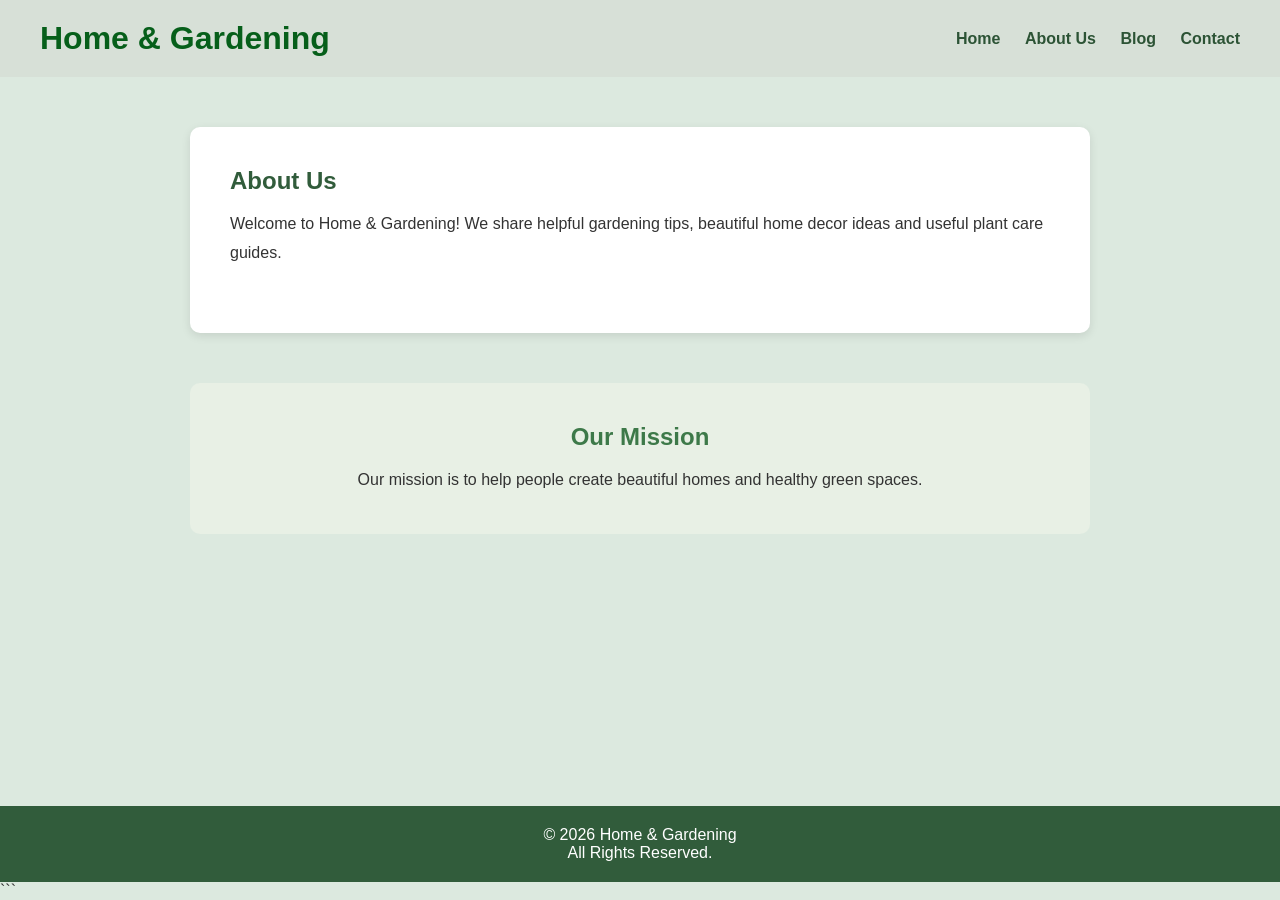
==== about.html @ fbee31ca "Home and Gardening Website" ====
<!DOCTYPE html>
<html lang="en">

<head>
    <meta charset="UTF-8">
    <meta name="viewport" content="width=device-width, initial-scale=1.0">

    <title>About Us - Home & Gardening</title>

    <link rel="stylesheet" href="css/style.css">
</head>

<body>

<header>

    <h1>Home & Gardening</h1>

    <nav>
        <a href="index.html">Home</a>
        <a href="about.html">About Us</a>
        <a href="blog.html">Blog</a>
        <a href="contact.html">Contact</a>
    </nav>

</header>

<main>

    <section class="about">

        <h2>About Us</h2>

        <p>
            Welcome to Home & Gardening!
            We share helpful gardening tips,
            beautiful home decor ideas and
            useful plant care guides.
        </p>

    </section>

    <section class="mission">

        <h2>Our Mission</h2>

        <p>
            Our mission is to help people
            create beautiful homes and
            healthy green spaces.
        </p>

    </section>

</main>

<footer>

    <p>&copy; 2026 Home & Gardening</p>

    <p>All Rights Reserved.</p>

</footer>

</body>
</html>
```
---- css/style.css ----
* {
    margin: 0;
    padding: 0;
    box-sizing: border-box;
}

body {
    font-family: Arial, sans-serif;
    background-color: #dce9df;
    color: #333;
}

header {
    background-color: rgb(215, 224, 215);
    padding: 20px 40px;
    display: flex;
    justify-content: space-between;
    align-items: center;
}

header h1 {
    color: #065f1a;
}

nav a {
    text-decoration: none;
    color: #2c5335;
    margin-left: 20px;
    font-weight: bold;
}

nav a:hover {
    color: #78a66a;
}

.hero {
    background-color: #dee2dc;
    padding: 80px 40px;
    text-align: center;
}

.hero h2 {
    color: #143b1d;
    font-size: 36px;
    margin-bottom: 15px;
}

.hero p {
    font-size: 18px;
    margin-bottom: 25px;
    color: #1d8136;
}

.hero a {
    display: inline-block;
    background-color: #315c3b;
    color: white;
    text-decoration: none;
    padding: 12px 25px;
    border-radius: 5px;
}

.hero a:hover {
    background-color: #78a66a;
}

.categories {
    padding: 50px 40px;
    text-align: center;
}

.categories h2 {
    color: #315c3b;
    font-size: 30px;
    margin-bottom: 30px;
}

.category {
    display: inline-block;
    background-color: white;
    width: 28%;
    padding: 30px 20px;
    margin: 10px;
    border-radius: 10px;
    box-shadow: 0 3px 10px rgba(0, 0, 0, 0.1);
}

.category h3 {
    color: #315c3b;
    margin-bottom: 12px;
}

.category p {
    line-height: 1.6;
}
/* Featured Articles */
.featured {
    padding: 50px 40px;
    text-align: center;
}

.featured h2 {
    color: #315c3b;
    font-size: 30px;
    margin-bottom: 30px;
}

.article {
    display: inline-block;
    background-color: white;
    width: 28%;
    padding: 25px;
    margin: 10px;
    border-radius: 10px;
    box-shadow: 0 3px 10px rgba(0, 0, 0, 0.1);
}

.article h3 {
    color: #315c3b;
    margin-bottom: 15px;
}

.article p {
    line-height: 1.6;
    margin-bottom: 15px;
}

.article a {
    color: #315c3b;
    font-weight: bold;
    text-decoration: none;
}
@media (max-width: 768px) {

    header {
        flex-direction: column;
        gap: 15px;
        padding: 20px;
    }

    nav {
        text-align: center;
    }

    nav a {
        display: inline-block;
        margin: 8px;
    }

    .hero {
        padding: 50px 20px;
    }

    .hero h2 {
        font-size: 28px;
    }

    .category {
        width: 90%;
        margin: 10px auto;
        display: block;
    }

    .article {
        width: 90%;
        margin: 10px auto;
        display: block;
    }
}

.article-content {
    max-width: 900px;
    margin: 50px auto;
    padding: 40px;
    background-color: white;
    border-radius: 10px;
    box-shadow: 0 3px 10px rgba(0, 0, 0, 0.1);
}

.article-content h2 {
    color: #315c3b;
    font-size: 32px;
    margin-bottom: 20px;
}

.article-content h3 {
    color: #315c3b;
    margin-top: 25px;
    margin-bottom: 10px;
}

.article-content p {
    line-height: 1.8;
    margin-bottom: 15px;
}

.blog {
    text-align: center;
    padding: 50px 20px;
}

.blog h2 {
    color: #315c3b;
    font-size: 32px;
    margin-bottom: 15px;
}

.blog p {
    font-size: 17px;
    line-height: 1.6;
}

.articles {
    padding: 30px 40px;
    text-align: center;
}

.about {
    max-width: 900px;
    margin: 50px auto;
    padding: 40px;
    background-color: white;
    border-radius: 10px;
    box-shadow: 0 3px 10px rgba(0, 0, 0, 0.1);
}

.about h2,
.about h3 {
    color: #315c3b;
    margin-bottom: 15px;
}

.about p {
    line-height: 1.8;
    margin-bottom: 25px;
}

.contact {
    max-width: 600px;
    margin: 50px auto;
    padding: 35px;
    background-color: white;
    border-radius: 10px;
    box-shadow: 0 3px 10px rgba(0, 0, 0, 0.1);
}

.contact h2 {
    color: #315c3b;
    text-align: center;
    margin-bottom: 15px;
}

.contact p {
    text-align: center;
    margin-bottom: 25px;
}

.contact form {
    display: flex;
    flex-direction: column;
    gap: 12px;
}

.contact input,
.contact textarea {
    padding: 12px;
    border: 1px solid #ccc;
    border-radius: 5px;
    font-size: 15px;
}

.contact textarea {
    min-height: 120px;
}

.contact button {
    background-color: #315c3b;
    color: white;
    padding: 12px;
    border: none;
    border-radius: 5px;
    cursor: pointer;
}

.contact button:hover {
    background-color: #78a66a;
}

footer {
    background-color: #315c3b;
    color: white;
    text-align: center;
    padding: 20px;
    margin-top: 40px;
}

.mission {
    max-width: 900px;
    margin: 30px auto 50px;
    padding: 40px;
    background-color: #e8f0e5;
    border-radius: 10px;
    text-align: center;
}

.mission h2 {
    color: #3d7949;
    margin-bottom: 15px;
}

.mission p {
    line-height: 1.8;
}
html, body {
    min-height: 100%;
}

body {
    min-height: 100vh;
    display: flex;
    flex-direction: column;
}

footer {
    margin-top: auto;
}
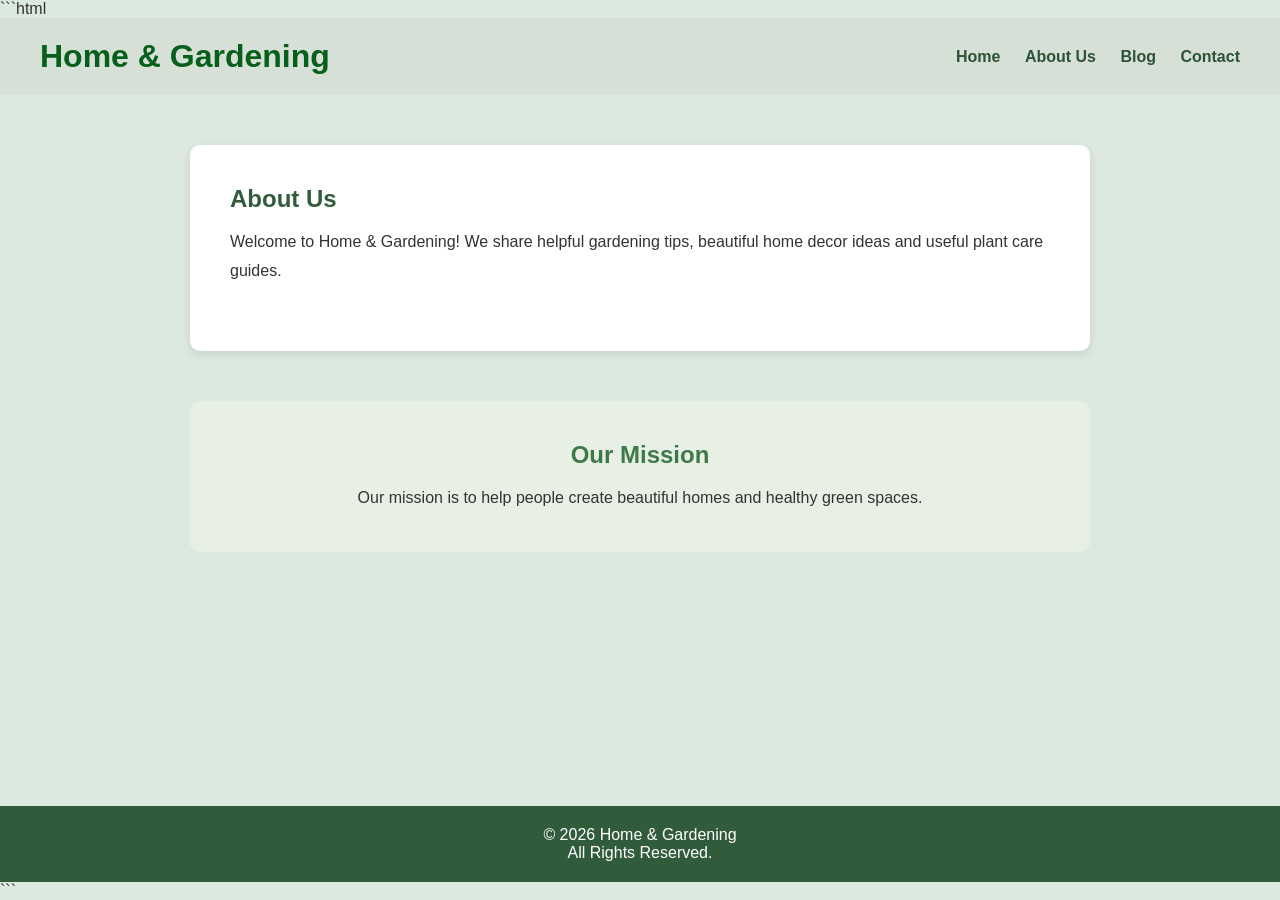
==== commit 66c70c43: "Add SEO to about page" ====
--- a/about.html
+++ b/about.html
@@ -1,3 +1,4 @@
+```html
 <!DOCTYPE html>
 <html lang="en">
 
@@ -5,7 +6,9 @@
     <meta charset="UTF-8">
     <meta name="viewport" content="width=device-width, initial-scale=1.0">
 
-    <title>About Us - Home & Gardening</title>
+    <title>About Us | Home & Gardening - Our Mission</title>
+
+    <meta name="description" content="Learn about Home & Gardening and our mission to share helpful gardening tips, beautiful home decor ideas, and useful plant care guides.">
 
     <link rel="stylesheet" href="css/style.css">
 </head>
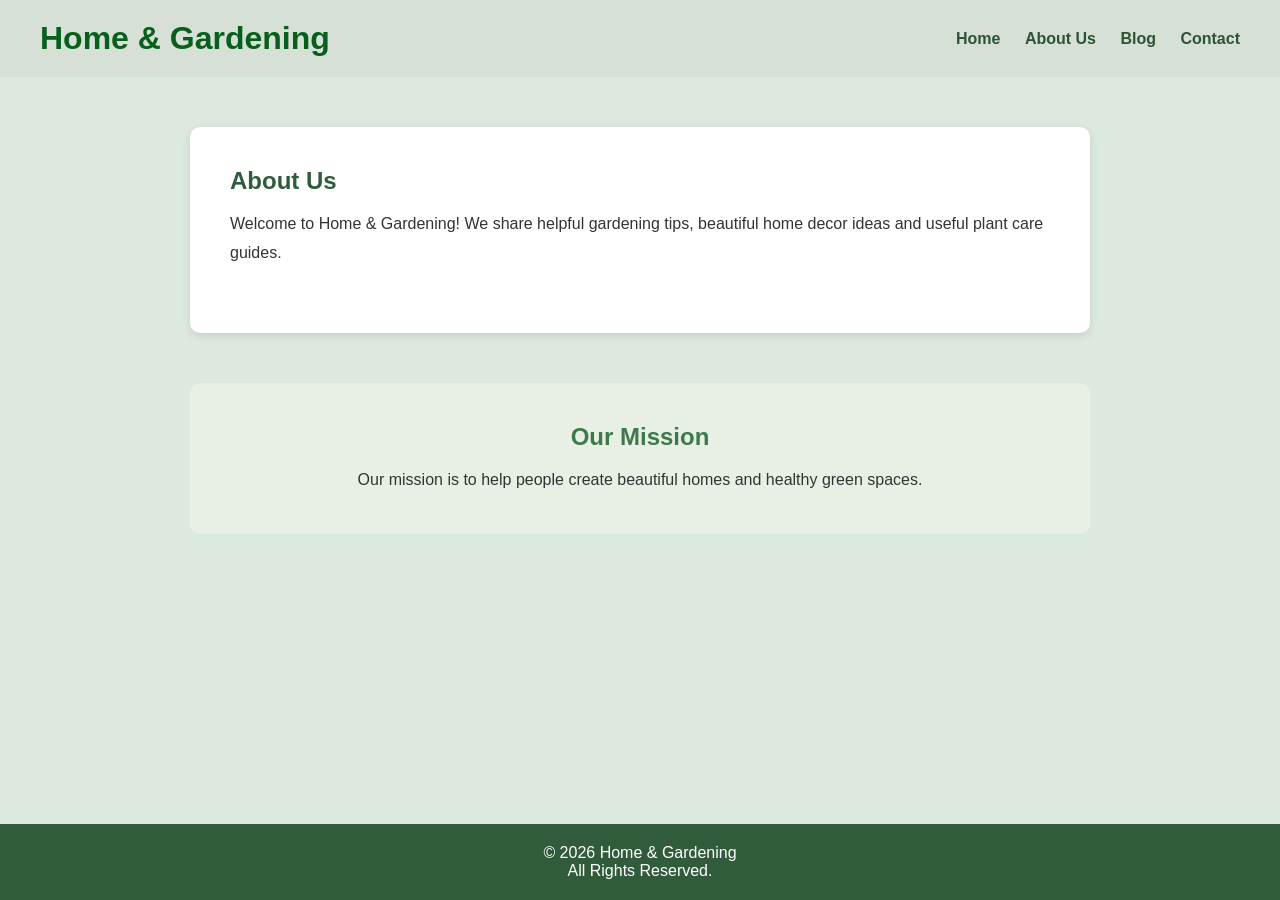
==== commit f57b390a: "Fix HTML structure in about.html Removed code block formatting from HTML structure." ====
--- a/about.html
+++ b/about.html
@@ -1,4 +1,4 @@
-```html
+
 <!DOCTYPE html>
 <html lang="en">
 
@@ -67,4 +67,3 @@
 
 </body>
 </html>
-```
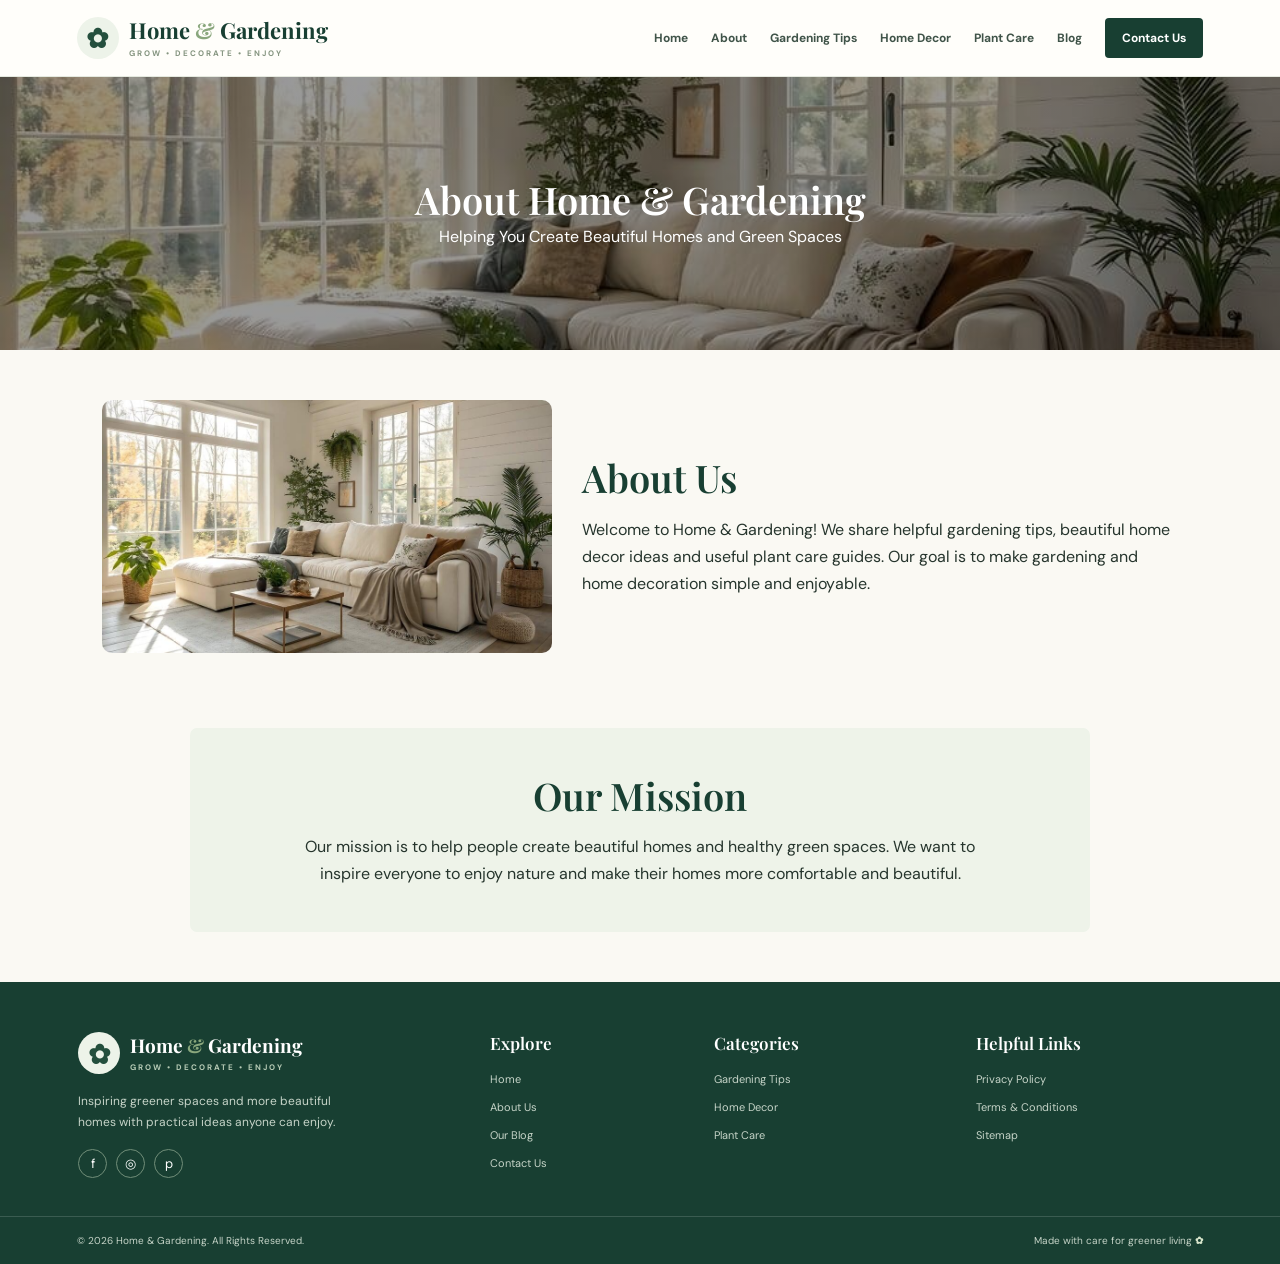
==== commit 9d67e001: "Add privacy and terms links to homepage" ====
--- a/about.html
+++ b/about.html
@@ -11,59 +11,96 @@
     <meta name="description" content="Learn about Home & Gardening and our mission to share helpful gardening tips, beautiful home decor ideas, and useful plant care guides.">
 
     <link rel="stylesheet" href="css/style.css">
+
+    <style>
+        .about-hero {
+            background: linear-gradient(rgba(0,0,0,0.4), rgba(0,0,0,0.4)),
+            url("images/home decore and plants.jpg") center/cover;
+            color: white;
+            text-align: center;
+            padding: 100px 20px;
+        }
+
+        .about-content {
+            display: flex;
+            align-items: center;
+            gap: 30px;
+            padding: 50px 8%;
+            flex-wrap: wrap;
+        }
+
+        .about-content img {
+            width: 100%;
+            max-width: 450px;
+            border-radius: 10px;
+        }
+
+        .about-text {
+            flex: 1;
+            min-width: 250px;
+        }
+
+        .about-text h2 {
+            margin-bottom: 15px;
+        }
+
+        .mission {
+            text-align: center;
+            padding: 45px 8%;
+            background: #eef3e9;
+        }
+
+        .mission h2 {
+            margin-bottom: 15px;
+        }
+    </style>
 </head>
 
 <body>
-
-<header>
-
-    <h1>Home & Gardening</h1>
-
-    <nav>
-        <a href="index.html">Home</a>
-        <a href="about.html">About Us</a>
-        <a href="blog.html">Blog</a>
-        <a href="contact.html">Contact</a>
-    </nav>
-
-</header>
+<header class="site-header"><a class="brand" href="index.html"><span class="brand-mark">✿</span><span>Home <em>&</em> Gardening<small>GROW • DECORATE • ENJOY</small></span></a><button class="menu-toggle" aria-label="Toggle navigation" onclick="document.querySelector('.main-nav').classList.toggle('open')">☰</button><nav class="main-nav"><a href="index.html">Home</a><a href="about.html">About</a><a href="gardening-tips.html">Gardening Tips</a><a href="home-decor.html">Home Decor</a><a href="plant-care.html">Plant Care</a><a href="blog.html">Blog</a><a class="nav-contact" href="contact.html">Contact Us</a></nav></header>
 
 <main>
 
-    <section class="about">
+    <section class="about-hero">
+        <h2>About Home & Gardening</h2>
+        <p>Helping You Create Beautiful Homes and Green Spaces</p>
+    </section>
 
-        <h2>About Us</h2>
+    <section class="about-content">
 
-        <p>
-            Welcome to Home & Gardening!
-            We share helpful gardening tips,
-            beautiful home decor ideas and
-            useful plant care guides.
-        </p>
+        <img src="images/home decore and plants.jpg" alt="Beautiful home decor with plants">
+
+        <div class="about-text">
+            <h2>About Us</h2>
+
+            <p>
+                Welcome to Home & Gardening!
+                We share helpful gardening tips,
+                beautiful home decor ideas and
+                useful plant care guides.
+                Our goal is to make gardening and
+                home decoration simple and enjoyable.
+            </p>
+        </div>
 
     </section>
 
     <section class="mission">
-
         <h2>Our Mission</h2>
 
         <p>
             Our mission is to help people
             create beautiful homes and
             healthy green spaces.
+            We want to inspire everyone to
+            enjoy nature and make their homes
+            more comfortable and beautiful.
         </p>
-
     </section>
 
 </main>
 
-<footer>
-
-    <p>&copy; 2026 Home & Gardening</p>
-
-    <p>All Rights Reserved.</p>
-
-</footer>
+<footer class="site-footer"><div class="footer-main"><div class="footer-about"><a class="brand footer-brand" href="index.html"><span class="brand-mark">✿</span><span>Home <em>&</em> Gardening<small>GROW • DECORATE • ENJOY</small></span></a><p>Inspiring greener spaces and more beautiful homes with practical ideas anyone can enjoy.</p><div class="social-links"><a href="https://www.facebook.com/" aria-label="Facebook">f</a><a href="https://www.instagram.com/" aria-label="Instagram">◎</a><a href="https://www.pinterest.com/" aria-label="Pinterest">p</a></div></div><div class="footer-column"><h3>Explore</h3><a href="index.html">Home</a><a href="about.html">About Us</a><a href="blog.html">Our Blog</a><a href="contact.html">Contact Us</a></div><div class="footer-column"><h3>Categories</h3><a href="gardening-tips.html">Gardening Tips</a><a href="home-decor.html">Home Decor</a><a href="plant-care.html">Plant Care</a></div><div class="footer-column"><h3>Helpful Links</h3><a href="privacy-policy.html">Privacy Policy</a><a href="terms.html">Terms & Conditions</a><a href="sitemap.xml">Sitemap</a></div></div><div class="footer-bottom"><span>© 2026 Home & Gardening. All Rights Reserved.</span><span>Made with care for greener living <b>✿</b></span></div></footer>
 
 </body>
 </html>
--- a/css/style.css
+++ b/css/style.css
@@ -1,258 +1,645 @@
+
+@import url('https://fonts.googleapis.com/css2?family=DM+Sans:wght@400;500;600;700&family=Playfair+Display:wght@500;600;700&display=swap');
+
+:root {
+    --forest: #183f32;
+    --forest2: #244f3d;
+    --sage: #dce8d9;
+    --sage2: #edf3e9;
+    --cream: #faf9f3;
+    --paper: #fffefa;
+    --ink: #26352d;
+    --muted: #69766d;
+    --gold: #c4a66a;
+    --line: #e5e9df;
+    --shadow: 0 12px 35px rgba(24,63,50,.09);
+}
+
 * {
+    box-sizing: border-box;
     margin: 0;
     padding: 0;
-    box-sizing: border-box;
+}
+
+html {
+    scroll-behavior: smooth;
 }
 
 body {
-    font-family: Arial, sans-serif;
-    background-color: #dce9df;
-    color: #333;
-}
-
+    font-family: 'DM Sans', Arial, sans-serif;
+    background: var(--cream);
+    color: var(--ink);
+    line-height: 1.7;
+}
+
+img {
+    max-width: 100%;
+    display: block;
+}
+
+a {
+    color: inherit;
+}
+
+.top-strip {
+    background: var(--forest);
+    color: #f5f4e9;
+    padding: 7px 6%;
+    font-size: 10px;
+    letter-spacing: 1.5px;
+    font-weight: 700;
+    display: flex;
+    justify-content: space-between;
+}
+
+.top-strip span {
+    font-weight: 400;
+    letter-spacing: .5px;
+    color: #d9e4d9;
+}
+.site-header,
 header {
-    background-color: rgb(215, 224, 215);
-    padding: 20px 40px;
+    background: var(--paper);
+    padding: 17px 6%;
     display: flex;
     justify-content: space-between;
     align-items: center;
-}
-
-header h1 {
-    color: #065f1a;
-}
-
+    gap: 24px;
+    border-bottom: 1px solid var(--line);
+    position: relative;
+    z-index: 5;
+}
+
+.brand {
+    display: flex;
+    align-items: center;
+    gap: 10px;
+    text-decoration: none;
+    color: var(--forest);
+    font-family: 'Playfair Display', Georgia, serif;
+    font-size: 22px;
+    font-weight: 700;
+    line-height: 1.15;
+}
+
+.brand em {
+    color: #8aa77d;
+    font-style: normal;
+}
+
+.brand small {
+    display: block;
+    font: 700 8px 'DM Sans', sans-serif;
+    letter-spacing: 2px;
+    color: #84947f;
+    margin-top: 5px;
+}
+
+.brand-mark {
+    width: 42px;
+    height: 42px;
+    border-radius: 50%;
+    background: var(--sage2);
+    display: grid;
+    place-items: center;
+    color: var(--forest2);
+    font-size: 27px;
+}
+
+/* Navigation */
+.main-nav,
+nav {
+    display: flex;
+    align-items: center;
+    gap: 23px;
+}
+
+.main-nav a,
 nav a {
     text-decoration: none;
-    color: #2c5335;
-    margin-left: 20px;
-    font-weight: bold;
-}
-
-nav a:hover {
-    color: #78a66a;
-}
-
-.hero {
-    background-color: #dee2dc;
-    padding: 80px 40px;
+    color: #405449;
+    font-size: 12px;
+    font-weight: 700;
+    transition: .2s;
+}
+
+.main-nav a:hover,
+nav a:hover,
+.main-nav a.active {
+    color: #78956d;
+}
+
+.main-nav .nav-contact {
+    background: var(--forest);
+    color: white;
+    padding: 10px 17px;
+    border-radius: 4px;
+}
+
+.menu-toggle {
+    display: none;
+}
+.hero-home {
+    min-height: 490px;
+    background: url('../images/home-garden-hero.jpg') center 48% / cover no-repeat;
+    position: relative;
+    display: flex;
+    align-items: center;
+    padding: 70px 9%;
+    color: white;
+}
+
+.hero-shade {
+    position: absolute;
+    inset: 0;
+    background: linear-gradient(
+        90deg,
+        rgba(14,43,32,.82),
+        rgba(14,43,32,.42) 55%,
+        rgba(14,43,32,.08)
+    );
+}
+
+.hero-copy {
+    position: relative;
+    max-width: 570px;
+}
+
+.eyebrow {
+    font-size: 13px;
+    letter-spacing: 2px;
+    font-weight: 700;
+    color: #e1eadb;
+}
+
+.eyebrow.green {
+    color: #78936e;
+}
+
+.hero-copy h1 {
+    font: 600 clamp(44px,6vw,72px)/1.12 'Playfair Display', Georgia, serif;
+    margin: 18px 0;
+}
+
+.hero-copy h1 i {
+    color: #d7e5cb;
+    font-weight: 500;
+}
+
+.hero-copy p {
+    max-width: 460px;
+    color: #f0f2e9;
+    font-size: 15px;
+    margin-bottom: 27px;
+}
+
+.btn-primary {
+    display: inline-flex;
+    gap: 22px;
+    align-items: center;
+    background: #dce8d5;
+    color: var(--forest);
+    padding: 13px 20px;
+    text-decoration: none;
+    font-weight: 700;
+    font-size: 12px;
+    border-radius: 3px;
+}
+
+.hero-note {
+    position: absolute;
+    right: 7%;
+    bottom: 28px;
+    border-left: 1px solid rgba(255,255,255,.65);
+    padding-left: 15px;
+    font-size: 11px;
+}
+
+.hero-note span {
+    display: block;
+    color: #d9e6d3;
+    font-size: 9px;
+    letter-spacing: 2px;
+}
+
+.intro-row {
+    display: grid;
+    grid-template-columns: 1fr 1fr;
+    gap: 70px;
+    align-items: center;
+    padding: 65px 10%;
+    background: var(--paper);
+}
+
+h2 {
+    font: 600 clamp(27px,3vw,38px)/1.2 'Playfair Display', Georgia, serif;
+    color: var(--forest);
+}
+
+.intro-row h2 {
+    margin-top: 10px;
+}
+
+.intro-row > p {
+    color: var(--muted);
+    font-size: 14px;
+    max-width: 500px;
+}
+
+.section-wrap {
+    max-width: 1180px;
+    margin: auto;
+    padding: 65px 28px;
+}
+
+.section-heading {
+    display: flex;
+    justify-content: space-between;
+    align-items: end;
+    margin-bottom: 25px;
+}
+
+.section-heading h2 {
+    margin-top: 8px;
+}
+
+.text-link {
+    color: var(--forest2);
+    font-weight: 700;
+    font-size: 12px;
+    text-decoration: none;
+}
+
+.category-grid {
+    display: grid;
+    grid-template-columns: repeat(3, 1fr);
+    gap: 20px;
+}
+
+.category-card {
+    display: flex;
+    align-items: center;
+    gap: 15px;
+    background: white;
+    padding: 15px;
+    border-radius: 8px;
+    box-shadow: var(--shadow);
+}
+
+.category-card img {
+    width: 110px;
+    height: 110px;
+    object-fit: cover;
+    border-radius: 6px;
+}
+
+.category-info h3 {
+    font: 600 19px 'Playfair Display', serif;
+    color: var(--forest);
+    margin-bottom: 8px;
+}
+
+.category-info p {
+    font-size: 12px;
+    line-height: 1.5;
+    color: var(--muted);
+    margin-bottom: 12px;
+}
+
+.read-more {
+    display: inline-block;
+    background: var(--forest);
+    color: white;
+    padding: 8px 14px;
+    border-radius: 4px;
+    font-size: 11px;
+    text-decoration: none;
+    font-weight: 600;
+}
+
+.read-more:hover {
+    background: var(--forest2);
+}
+
+@media (max-width: 850px) {
+    .category-grid {
+        grid-template-columns: 1fr;
+    }
+}
+
+@media (max-width: 700px) {
+    .category-grid {
+        grid-template-columns: 1fr;
+    }
+
+    .category-card {
+        height: 280px;
+    }
+}
+
+
+.featured-section {
+    background: var(--sage2);
+}
+
+.article-grid {
+    display: grid;
+    grid-template-columns: repeat(3, minmax(0, 1fr));
+    gap: 25px;
+}
+
+.feature-card {
+    background: white;
+    border-radius: 8px;
+    overflow: hidden;
+    box-shadow: var(--shadow);
+    transition: transform .3s ease, box-shadow .3s ease;
+}
+
+.feature-card:hover {
+    transform: translateY(-5px);
+    box-shadow: 0 12px 28px rgba(0, 0, 0, .12);
+}
+
+.feature-card > a img {
+    width: 100%;
+    height: 220px;
+    object-fit: cover;
+    display: block;
+}
+
+.feature-body {
+    padding: 24px;
+}
+
+.tag {
+    font-size: 10px;
+    letter-spacing: 1.7px;
+    color: #78936e;
+    font-weight: 700;
+}
+
+.feature-body h3 {
+    font: 600 22px/1.35 'Playfair Display', serif;
+    color: var(--forest);
+    margin: 12px 0;
+}
+
+.feature-body h3 a {
+    text-decoration: none;
+    color: inherit;
+}
+
+.feature-body p {
+    font-size: 13px;
+    line-height: 1.7;
+    color: var(--muted);
+    margin-bottom: 17px;
+}
+
+.read-link {
+    font-size: 12px;
+    font-weight: 700;
+    color: var(--forest2);
+    text-decoration: none;
+}
+
+.read-link:hover {
+    text-decoration: underline;
+}
+
+.quote-band {
     text-align: center;
-}
-
-.hero h2 {
-    color: #143b1d;
-    font-size: 36px;
+    padding: 55px 20px;
+    background: #e5eddf;
+    color: var(--forest);
+}
+
+.quote-band > span {
+    font: 60px Georgia;
+    color: #91a987;
+    line-height: .8;
+}
+
+.quote-band p {
+    font: 600 25px 'Playfair Display', serif;
+}
+
+.quote-band small {
+    font-size: 9px;
+    letter-spacing: 2px;
+}
+
+.site-footer,
+footer {
+    background: var(--forest);
+    color: #edf3e9;
+    margin-top: auto;
+}
+
+.footer-main {
+    max-width: 1180px;
+    margin: auto;
+    padding: 50px 28px 38px;
+    display: grid;
+    grid-template-columns: 2fr 1fr 1.2fr 1.2fr;
+    gap: 35px;
+}
+
+.footer-brand {
+    color: white;
+    font-size: 19px;
+}
+
+.footer-brand small {
+    color: #b7cbb6;
+}
+
+.footer-about p {
+    max-width: 280px;
+    color: #c6d4c8;
+    font-size: 12px;
+    margin: 17px 0;
+}
+
+.social-links {
+    display: flex;
+    gap: 9px;
+}
+
+.social-links a {
+    width: 29px;
+    height: 29px;
+    border: 1px solid #718e79;
+    border-radius: 50%;
+    display: grid;
+    place-items: center;
+    text-decoration: none;
+    color: white;
+    font-size: 13px;
+}
+
+.footer-column {
+    display: flex;
+    flex-direction: column;
+    gap: 9px;
+}
+
+.footer-column h3 {
+    font: 600 17px 'Playfair Display', serif;
+    color: white;
+    margin-bottom: 7px;
+}
+
+.footer-column a {
+    font-size: 11px;
+    color: #c6d4c8;
+    text-decoration: none;
+}
+
+.footer-column a:hover {
+    color: white;
+    text-decoration: underline;
+}
+
+.footer-bottom {
+    border-top: 1px solid rgba(255,255,255,.15);
+    padding: 15px 6%;
+    display: flex;
+    justify-content: space-between;
+    color: #c6d4c8;
+    font-size: 10px;
+}
+
+.footer-bottom b {
+    color: #d7e5cb;
+}
+
+.article-content,
+.about,
+.contact {
+    max-width: 900px;
+    margin: 45px auto;
+    padding: 35px;
+    background: white;
+    border-radius: 7px;
+    box-shadow: var(--shadow);
+}
+
+.article-content h1,
+.article-content h2,
+.article-content h3,
+.about h2,
+.about h3,
+.contact h2 {
+    font-family: 'Playfair Display',Georgia,serif;
+    color: var(--forest);
+    margin: 18px 0 10px;
+}
+
+.article-content p,
+.about p,
+.contact p {
+    line-height: 1.85;
     margin-bottom: 15px;
-}
-
-.hero p {
-    font-size: 18px;
-    margin-bottom: 25px;
-    color: #1d8136;
-}
-
-.hero a {
-    display: inline-block;
-    background-color: #315c3b;
-    color: white;
-    text-decoration: none;
-    padding: 12px 25px;
-    border-radius: 5px;
-}
-
-.hero a:hover {
-    background-color: #78a66a;
-}
-
-.categories {
-    padding: 50px 40px;
-    text-align: center;
-}
-
-.categories h2 {
-    color: #315c3b;
-    font-size: 30px;
-    margin-bottom: 30px;
-}
-
-.category {
-    display: inline-block;
-    background-color: white;
-    width: 28%;
-    padding: 30px 20px;
-    margin: 10px;
-    border-radius: 10px;
-    box-shadow: 0 3px 10px rgba(0, 0, 0, 0.1);
-}
-
-.category h3 {
-    color: #315c3b;
-    margin-bottom: 12px;
-}
-
-.category p {
-    line-height: 1.6;
-}
-/* Featured Articles */
-.featured {
-    padding: 50px 40px;
-    text-align: center;
-}
-
-.featured h2 {
-    color: #315c3b;
-    font-size: 30px;
-    margin-bottom: 30px;
-}
-
-.article {
-    display: inline-block;
-    background-color: white;
-    width: 28%;
-    padding: 25px;
-    margin: 10px;
-    border-radius: 10px;
-    box-shadow: 0 3px 10px rgba(0, 0, 0, 0.1);
-}
-
-.article h3 {
-    color: #315c3b;
-    margin-bottom: 15px;
-}
-
-.article p {
-    line-height: 1.6;
-    margin-bottom: 15px;
-}
-
-.article a {
-    color: #315c3b;
-    font-weight: bold;
-    text-decoration: none;
-}
-@media (max-width: 768px) {
-
-    header {
-        flex-direction: column;
-        gap: 15px;
-        padding: 20px;
-    }
-
-    nav {
-        text-align: center;
-    }
-
-    nav a {
-        display: inline-block;
-        margin: 8px;
-    }
-
-    .hero {
-        padding: 50px 20px;
-    }
-
-    .hero h2 {
-        font-size: 28px;
-    }
-
-    .category {
-        width: 90%;
-        margin: 10px auto;
-        display: block;
-    }
-
-    .article {
-        width: 90%;
-        margin: 10px auto;
-        display: block;
-    }
-}
-
-.article-content {
-    max-width: 900px;
-    margin: 50px auto;
-    padding: 40px;
-    background-color: white;
-    border-radius: 10px;
-    box-shadow: 0 3px 10px rgba(0, 0, 0, 0.1);
-}
-
-.article-content h2 {
-    color: #315c3b;
-    font-size: 32px;
-    margin-bottom: 20px;
-}
-
-.article-content h3 {
-    color: #315c3b;
-    margin-top: 25px;
-    margin-bottom: 10px;
-}
-
-.article-content p {
-    line-height: 1.8;
-    margin-bottom: 15px;
+    color: #536258;
+}
+
+.article-image {
+    width: 100%;
+    max-height: 430px;
+    object-fit: cover;
+    border-radius: 6px;
+    margin: 20px 0;
 }
 
 .blog {
     text-align: center;
-    padding: 50px 20px;
+    padding: 55px 20px 25px;
 }
 
 .blog h2 {
-    color: #315c3b;
-    font-size: 32px;
-    margin-bottom: 15px;
+    margin-bottom: 10px;
 }
 
 .blog p {
-    font-size: 17px;
-    line-height: 1.6;
+    color: var(--muted);
 }
 
 .articles {
-    padding: 30px 40px;
+    max-width: 1150px;
+    margin: auto;
+    padding: 20px 28px 60px;
+    display: grid;
+    grid-template-columns: repeat(3,1fr);
+    gap: 20px;
+}
+
+.articles .article {
+    background: white;
+    border-radius: 6px;
+    padding: 24px;
+    box-shadow: var(--shadow);
+    margin: 0;
+    width: auto;
+}
+
+.article h3 {
+    font: 600 20px 'Playfair Display',serif;
+    color: var(--forest);
+    margin-bottom: 10px;
+}
+
+.article p {
+    font-size: 13px;
+    color: var(--muted);
+    margin-bottom: 12px;
+}
+
+.article a {
+    color: var(--forest2);
+    font-weight: 700;
+    text-decoration: none;
+    font-size: 12px;
+}
+
+.about-hero {
+    background: linear-gradient(90deg,rgba(15,47,35,.8),rgba(15,47,35,.25)),url('../images/home decore and plants.jpg') center/cover;
+    color: white;
     text-align: center;
-}
-
-.about {
+    padding: 90px 20px;
+}
+
+.about-hero h2 {
+    color: white;
+}
+
+.about-content {
+    display: flex;
+    align-items: center;
+    gap: 35px;
+    padding: 50px 8%;
+    flex-wrap: wrap;
+}
+
+.about-content img {
+    width: 100%;
+    max-width: 450px;
+    border-radius: 7px;
+}
+
+.about-text {
+    flex: 1;
+    min-width: 250px;
+}
+
+.mission {
     max-width: 900px;
-    margin: 50px auto;
+    margin: 25px auto 50px;
     padding: 40px;
-    background-color: white;
-    border-radius: 10px;
-    box-shadow: 0 3px 10px rgba(0, 0, 0, 0.1);
-}
-
-.about h2,
-.about h3 {
-    color: #315c3b;
-    margin-bottom: 15px;
-}
-
-.about p {
-    line-height: 1.8;
-    margin-bottom: 25px;
-}
-
-.contact {
-    max-width: 600px;
-    margin: 50px auto;
-    padding: 35px;
-    background-color: white;
-    border-radius: 10px;
-    box-shadow: 0 3px 10px rgba(0, 0, 0, 0.1);
-}
-
-.contact h2 {
-    color: #315c3b;
+    background: var(--sage2);
+    border-radius: 7px;
     text-align: center;
-    margin-bottom: 15px;
-}
-
-.contact p {
-    text-align: center;
-    margin-bottom: 25px;
 }
 
 .contact form {
@@ -264,63 +651,198 @@
 .contact input,
 .contact textarea {
     padding: 12px;
-    border: 1px solid #ccc;
-    border-radius: 5px;
-    font-size: 15px;
+    border: 1px solid var(--line);
+    border-radius: 4px;
+    font: inherit;
 }
 
 .contact textarea {
-    min-height: 120px;
+    min-height: 130px;
 }
 
 .contact button {
+    background: var(--forest);
+    color: white;
+    padding: 12px;
+    border: 0;
+    border-radius: 4px;
+    font-weight: 700;
+    cursor: pointer;
+}
+.header-search {
+    display: flex;
+    align-items: center;
+    background-color: #ffffff;
+    border: 1px solid #d8dfd5;
+    border-radius: 25px;
+    overflow: hidden;
+    height: 38px;
+    max-width: 190px;
+}
+
+.header-search input {
+    width: 145px;
+    padding: 9px 12px;
+    border: none;
+    outline: none;
+    background: transparent;
+    color: #333333;
+    font-size: 13px;
+}
+
+.header-search input::placeholder {
+    color: #888888;
+}
+
+.header-search button {
+    border: none;
     background-color: #315c3b;
-    color: white;
-    padding: 12px;
-    border: none;
-    border-radius: 5px;
+    color: #ffffff;
+    height: 38px;
+    padding: 0 13px;
     cursor: pointer;
-}
-
-.contact button:hover {
-    background-color: #78a66a;
-}
-
-footer {
-    background-color: #315c3b;
-    color: white;
-    text-align: center;
-    padding: 20px;
-    margin-top: 40px;
-}
-
-.mission {
-    max-width: 900px;
-    margin: 30px auto 50px;
-    padding: 40px;
-    background-color: #e8f0e5;
-    border-radius: 10px;
-    text-align: center;
-}
-
-.mission h2 {
-    color: #3d7949;
-    margin-bottom: 15px;
-}
-
-.mission p {
-    line-height: 1.8;
-}
-html, body {
-    min-height: 100%;
-}
-
-body {
-    min-height: 100vh;
-    display: flex;
-    flex-direction: column;
-}
-
-footer {
-    margin-top: auto;
-}+    font-size: 20px;
+}
+
+.header-search button:hover {
+    background-color: #24482d;
+}
+@media(max-width:850px) {
+    .main-nav,
+    nav {
+        gap: 12px;
+        flex-wrap: wrap;
+    }
+
+    .main-nav a,
+    nav a {
+        font-size: 11px;
+    }
+
+    .footer-main {
+        grid-template-columns: 1fr 1fr;
+    }
+
+    .articles {
+        grid-template-columns: repeat(2,1fr);
+    }
+}
+
+@media(max-width:640px) {
+    .top-strip {
+        justify-content: center;
+        text-align: center;
+    }
+
+    .top-strip span {
+        display: none;
+    }
+
+    .site-header,
+    header {
+        padding: 14px 5%;
+        flex-wrap: wrap;
+    }
+
+    .menu-toggle {
+        display: block;
+        background: var(--sage2);
+        border: 0;
+        padding: 8px 11px;
+        color: var(--forest);
+        font-size: 19px;
+    }
+
+    .main-nav {
+        display: none;
+        width: 100%;
+        flex-direction: column;
+        align-items: flex-start;
+        padding: 10px 0;
+    }
+
+    .main-nav.open {
+        display: flex;
+    }
+
+    .hero-home {
+        min-height: 440px;
+        padding: 55px 7%;
+    }
+
+    .hero-copy h1 {
+        font-size: 42px;
+    }
+
+    .intro-row {
+        grid-template-columns: 1fr;
+        gap: 18px;
+        padding: 45px 7%;
+    }
+
+    .section-wrap {
+        padding: 45px 18px;
+    }
+
+    .section-heading {
+        align-items: flex-start;
+        gap: 15px;
+        flex-direction: column;
+    }
+
+    .category-grid,
+    .article-grid,
+    .articles {
+        grid-template-columns: 1fr;
+    }
+
+    .category-card {
+        height: 250px;
+    }
+
+    .feature-card > a img {
+        height: 220px;
+    }
+
+    .footer-main {
+        grid-template-columns: 1fr 1fr;
+        padding: 38px 22px;
+        gap: 28px 18px;
+    }
+
+    .footer-about {
+        grid-column: 1/-1;
+    }
+
+    .footer-bottom {
+        flex-direction: column;
+        gap: 5px;
+        text-align: center;
+    }
+
+    .article-content,
+    .about,
+    .contact {
+        margin: 25px 15px;
+        padding: 22px;
+    }
+
+    .about-content {
+        padding: 35px 6%;
+    }
+
+    .mission {
+        margin: 20px 15px 35px;
+        padding: 25px;
+    }
+
+    .header-search {
+        max-width: 100%;
+        width: 100%;
+        margin-top: 12px;
+    }
+
+    .header-search input {
+        width: 100%;
+    }
+}
